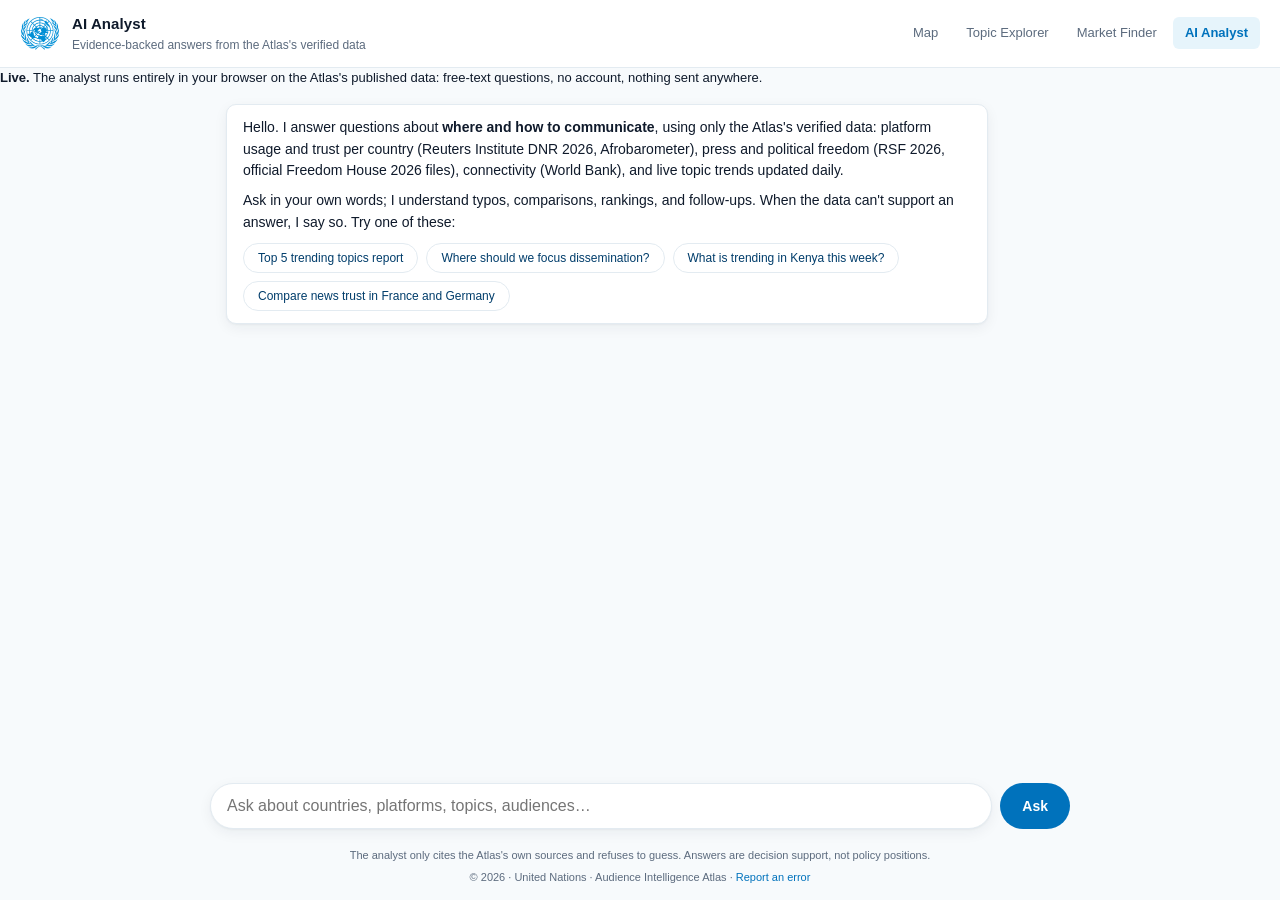
==== ask.html @ e6793ce6 "design(atlas): unified design system across all four pages (assets/atlas.css) A full-site audit foun" ====
<!DOCTYPE html>
<html lang="en">
<head>
<meta charset="UTF-8">
<meta name="viewport" content="width=device-width, initial-scale=1.0">
<meta name="description" content="The Atlas's AI Analyst: evidence-backed answers about media landscapes, platforms, and trends in 195 countries, computed in your browser from verified, cited data.">
<title>AI Analyst · Audience Intelligence Atlas</title>
<link rel="stylesheet" href="assets/atlas.css">
<link rel="icon" href="data:image/svg+xml,<svg xmlns='http://www.w3.org/2000/svg' viewBox='0 0 100 100'><circle cx='50' cy='50' r='42' fill='%23009EDB'/><circle cx='50' cy='50' r='30' fill='none' stroke='white' stroke-width='5'/><path d='M20 50h60M50 20c12 10 12 50 0 60M50 20c-12 10-12 50 0 60' stroke='white' stroke-width='5' fill='none'/></svg>">
<style>
  html { -webkit-text-size-adjust: 100%; }
  body { font-family: -apple-system, BlinkMacSystemFont, "Segoe UI", Roboto, sans-serif;
         background: var(--bg); color: var(--ink); display: flex; flex-direction: column; min-height: 100vh; }

  .chat { flex: 1; max-width: 860px; margin: 0 auto; width: 100%; padding: 16px; display: flex;
          flex-direction: column; gap: 14px; }
  .msg { max-width: 92%; border-radius: var(--radius); padding: 12px 16px; font-size: 14px; line-height: 1.55; }
  .msg.user { align-self: flex-end; background: var(--un-blue-dark); color: #fff; }
  .msg.analyst { align-self: flex-start; background: var(--surface); border: 1px solid var(--border);
                 box-shadow: var(--shadow); width: 92%; }
  .msg.analyst .body p { margin: 0 0 8px; }
  .msg.analyst .body ul { margin: 0 0 8px 18px; }
  .msg.analyst .body li { margin-bottom: 3px; }
  .msg.analyst .body hr { border: 0; border-top: 1px solid var(--border-soft); margin: 12px 0; }
  /* consulting-brief section headings */
  .msg.analyst .body .sect-h {
    font-size: 12px; font-weight: 700; letter-spacing: 0.06em; text-transform: uppercase;
    color: var(--un-blue-ink); margin: 18px 0 8px; padding-bottom: 5px;
    border-bottom: 1px solid var(--border);
  }
  .msg.analyst .body .sect-h:first-child { margin-top: 4px; }
  .msg.analyst .body ul + .sect-h, .msg.analyst .body p + .sect-h { margin-top: 20px; }

  /* Footnote-style sources — always visible beneath each answer */
  .footnotes { margin-top: 10px; border-top: 1px solid var(--border-soft); padding-top: 7px; }
  .footnotes .fn-label { font-size: 11px; font-weight: 700; text-transform: uppercase;
    letter-spacing: 0.07em; color: var(--muted-2); }
  .footnotes ol { margin: 4px 0 0; padding-left: 18px; }
  .footnotes li { font-size: 12px; color: var(--muted); padding: 1.5px 0; }
  .footnotes li a { color: var(--un-blue-dark); text-decoration: none; }
  .footnotes li a:hover, .footnotes li a:focus-visible { text-decoration: underline; }
  .footnotes li .t { color: var(--ink); font-weight: 600; }
  .footnotes li .xtras a { font-size: 11px; color: var(--muted); margin-left: 6px; }

  .note { font-size: 11px; color: var(--muted-2); margin-top: 8px; }
  .thinking { color: var(--muted-2); font-size: 13px; align-self: flex-start; padding: 4px 2px; }
  .thinking span { animation: blink 1.2s infinite; } .thinking span:nth-child(2) { animation-delay: .2s; }
  .thinking span:nth-child(3) { animation-delay: .4s; }
  @keyframes blink { 0%,100% { opacity: .2; } 50% { opacity: 1; } }
  @media (prefers-reduced-motion: reduce) { .thinking span { animation: none; } }

  .suggest { display: flex; flex-wrap: wrap; gap: 8px; margin-top: 10px; }
  .chip { background: var(--surface); border: 1px solid var(--border); border-radius: var(--r-pill);
    font-size: 12px; padding: 7px 14px; cursor: pointer; color: var(--un-blue-ink);
    font-family: inherit; text-align: left; }
  .chip:hover, .chip:focus-visible { background: var(--accent-soft); border-color: var(--un-blue); }

  form.askbar { position: sticky; bottom: 0; background: linear-gradient(transparent, var(--bg) 30%);
    padding: 10px 16px 18px; }
  .askbar .inner { max-width: 860px; margin: 0 auto; display: flex; gap: 8px; }
  .askbar input { flex: 1; padding: 13px 16px; border: 1px solid var(--border); border-radius: var(--r-pill);
    font-size: 16px; background: var(--surface); box-shadow: var(--shadow); outline: none; min-width: 0; }
  .askbar input:focus { border-color: var(--un-blue); box-shadow: 0 0 0 3px var(--accent-soft); }
  .askbar button { border: 0; background: var(--un-blue-dark); color: #fff; font-weight: 600;
    border-radius: var(--r-pill); padding: 0 22px; font-size: 14px; cursor: pointer; font-family: inherit; }
  .askbar button:hover, .askbar button:focus-visible { background: var(--un-blue-ink); }
  .askbar button:disabled { background: var(--muted-2); cursor: default; }
  .reasoning { margin-top: 10px; border-top: 1px solid var(--border-soft); padding-top: 8px; }
  .reasoning summary { cursor: pointer; font-size: 12px; color: var(--muted-2);
    list-style: none; display: inline-flex; align-items: center; gap: 5px; }
  .reasoning summary::-webkit-details-marker { display: none; }
  .reasoning summary::before { content: "▸"; font-size: 11px; }
  .reasoning[open] summary::before { content: "▾"; }
  .reasoning summary:hover { color: var(--un-blue-dark); }
  .reasoning ol { margin: 8px 0 0; padding-left: 20px; font-size: 12px; color: var(--muted);
    line-height: 1.6; }
  .reasoning li { margin-bottom: 4px; }
  .answer-tools { display: flex; gap: 8px; margin-top: 8px; }
  /* An author `display` declaration beats the browser's own [hidden] rule, so
     hiding the toolbar on status notices needs saying here too — otherwise the
     Copy/Print buttons appear on error messages that have nothing to share. */
  .answer-tools[hidden] { display: none; }
  .answer-tools .tool { border: 1px solid var(--border); background: #fff; color: var(--muted);
    font: inherit; font-size: 12px; padding: 3px 10px; border-radius: var(--r-pill); cursor: pointer; }
  .answer-tools .tool:hover { color: var(--un-blue-dark); border-color: var(--un-blue); }

  /* Print: one clean, cited page. Only the chosen answer (.print-target)
     is printed — chrome, input, chips and other messages are dropped. */
  /* Print: page chrome and controls are dropped, answers keep their sources.
     The per-answer "Print" button narrows the output to ONE answer by putting
     .printing-one on <body>; without it — someone pressing Ctrl/Cmd+P, which
     is the natural instinct — the whole conversation prints. Scoping the
     hide-others rule under .printing-one is what stops a plain Ctrl+P from
     producing a blank page. */
  @media print {
    header.site, form#askform, #suggestions, #mode-banner, .footer-note,
    .answer-tools, .suggest, .msg.user, .thinking { display: none !important; }
    /* a printed brief should carry the reasoning, whether or not it was expanded */
    .reasoning[open] > *:not(summary), .reasoning > *:not(summary) { display: block !important; }
    .reasoning summary { font-weight: 600; }
    body { background: #fff; }
    #chat .msg.analyst { border: none; box-shadow: none; max-width: 100%; padding: 0;
      break-inside: avoid; margin-bottom: 18px; }
    body.printing-one #chat .msg.analyst { display: none; }
    body.printing-one #chat .msg.analyst.print-target { display: block; }
    #chat .msg.analyst::before {
      content: "Audience Intelligence Atlas · United Nations · generated answer, sources below";
      display: block; font-size: 11px; color: #555; border-bottom: 1px solid #ccc;
      padding-bottom: 6px; margin-bottom: 12px; }
    a { color: #000; text-decoration: none; }
    .footnotes a::after { content: " (" attr(href) ")"; font-size: 11px; color: #555; }
  }
  .footer-note { text-align: center; font-size: 11px; color: var(--muted-2); padding: 0 16px 14px; }
  /* the answer shown when something goes wrong tells the reader to use
     "Report an error" — the link has to exist on this page for that to work */
  .footer-legal { margin-top: 5px; }
  .footer-legal a { color: var(--un-blue-dark); text-decoration: none; }
  .footer-legal a:hover, .footer-legal a:focus-visible { text-decoration: underline; }

  .visually-hidden { position: absolute; width: 1px; height: 1px; margin: -1px; padding: 0;
    overflow: hidden; clip: rect(0 0 0 0); white-space: nowrap; border: 0; }
  table { border-collapse: collapse; margin: 6px 0; font-size: 13px; }
  th, td { border: 1px solid var(--border); padding: 5px 10px; text-align: left; }
  th { background: var(--bg); }
  .tablewrap { overflow-x: auto; }
</style>
</head>
<body>

<a class="skip-link" href="#chat">Skip to the conversation</a>
<header class="site">
  <div class="brand">
    <a href="index.html" aria-label="United Nations emblem, back to the map" style="display:block; line-height:0;">
      <img class="logo" src="assets/un_emblem.png" alt="United Nations emblem" width="40" height="33">
    </a>
    <div>
      <div class="title">AI Analyst</div>
      <div class="subtitle">Evidence-backed answers from the Atlas's verified data</div>
    </div>
  </div>
  <nav aria-label="Atlas pages">
    <a href="index.html">Map</a>
    <a href="topics.html">Topic Explorer</a>
    <a href="finder.html">Market Finder</a>
    <a href="ask.html" aria-current="page">AI Analyst</a>
  </nav>
</header>

<div id="mode-banner" class="banner" hidden></div>

<main class="chat" id="chat" aria-live="polite">
  <div class="msg analyst">
    <div class="body">
      <p>Hello. I answer questions about <b>where and how to communicate</b>, using only the Atlas's verified data: platform usage and trust per country (Reuters Institute DNR 2026, Afrobarometer), press and political freedom (RSF 2026, official Freedom House 2026 files), connectivity (World Bank), and live topic trends updated daily.</p>
      <p>Ask in your own words; I understand typos, comparisons, rankings, and follow-ups. When the data can't support an answer, I say so. Try one of these:</p>
    </div>
    <div class="suggest" id="suggestions" role="group" aria-label="Example questions"></div>
  </div>
</main>

<form class="askbar" id="askform">
  <div class="inner">
    <label for="q" class="visually-hidden">Ask the analyst a question</label>
    <input id="q" type="text" maxlength="600" placeholder="Ask about countries, platforms, topics, audiences…" autocomplete="off">
    <button id="send" type="submit">Ask</button>
  </div>
</form>
<footer class="footer-note">The analyst only cites the Atlas's own sources and refuses to guess. Answers are decision support, not policy positions.
  <span id="qlog-ui" hidden> · Questions are remembered <em>only in this browser</em> (never uploaded) so coverage gaps can be reviewed:
    <a href="#" id="qlog-download" title="Download every question asked in this browser as a CSV (opens in Excel): timestamp, question, and whether the analyst answered, asked to clarify, or missed">download log (<span id="qlog-count">0</span>)</a> ·
    <a href="#" id="qlog-clear" title="Erase the local question log">clear</a>
  </span>
  <div class="footer-legal">© 2026 · United Nations · Audience Intelligence Atlas ·
    <a href="https://github.com/Shakcoder/UN-Media-Consumption-Map-/issues/new" target="_blank" rel="noopener">Report an error</a></div>
</footer>

<script type="module">
import { initEngine, answerQuestion } from "./ask-engine.js";

/* =========================================================================
   EXPERIMENTAL, OFF BY DEFAULT — the page is fully functional without it.
   worker/analyst-worker.js is an unfinished Cloudflare prose-polish layer.
   It is switched off in its own code (WORKER_ENABLED = false) and refuses
   every request, so leaving this URL empty is the supported configuration.
   Do not paste a URL here without reading worker/DEPLOY_GUIDE.md first: the
   Worker rewrites answers with a language model, and only the browser engine
   below is covered by the eval suites that guarantee the Atlas's citations.
   ========================================================================= */
const WORKER_URL = "";

const chat = document.getElementById("chat");
const form = document.getElementById("askform");
const input = document.getElementById("q");
const send = document.getElementById("send");
const banner = document.getElementById("mode-banner");

/* Starter-question chips. NOTE: this constant was accidentally deleted on
 * 2026-08-06 along with the (adjacent, unrelated) Google-Analytics block —
 * the reference at the suggestions loop then threw at module top level and
 * took the whole page down: no chips, and a submit handler that never bound.
 * The eval suites did not catch it because they import ask-engine.js
 * directly and never execute this page. If you remove a block here, run the
 * page itself once in a browser before shipping. */
const STARTERS = [
  "Top 5 trending topics report",
  "Where should we focus dissemination?",
  "What is trending in Kenya this week?",
  "Compare news trust in France and Germany",
];

/* ---------- Engine boot ---------- */
let engineReady = false, engineError = null;
initEngine().then(() => { engineReady = true; })
  .catch(e => { engineError = e; console.error("Engine failed to load:", e); });

banner.hidden = false;
banner.className = "banner live";
banner.innerHTML = "<b>Live.</b> The analyst runs entirely in your browser on the Atlas's published data: free-text questions, no account, nothing sent anywhere." +
  (WORKER_URL ? " An experimental AI prose layer is configured; every figure still comes from the same verified data." : "");

const sugg = document.getElementById("suggestions");
for (const s of STARTERS) {
  const b = document.createElement("button");
  b.type = "button"; b.className = "chip"; b.textContent = s;
  b.addEventListener("click", () => { input.value = s; form.requestSubmit(); });
  sugg.appendChild(b);
}

/* ---------- Minimal, safe markdown rendering ---------- */
function mdLite(s) {
  s = s.replace(/&/g, "&amp;").replace(/</g, "&lt;").replace(/>/g, "&gt;");
  s = s.replace(/\*\*(.+?)\*\*/g, "<b>$1</b>");
  s = s.replace(/(^|[^*])\*([^*\n]+)\*(?!\*)/g, "$1<i>$2</i>");
  s = s.replace(/\[E(\d+)\]/g, "");           // strip any stray legacy tags

  const lines = s.split("\n");
  let html = "", inUl = false, tableBuf = [];
  const flushTable = () => {
    if (!tableBuf.length) return;
    const rows = tableBuf.filter(r => !/^\|[\s\-|]+\|$/.test(r));
    html += '<div class="tablewrap"><table>' +
      rows.map((r, i) => "<tr>" + r.split("|").slice(1, -1).map(c =>
        `<${i === 0 ? "th" : "td"}>${c.trim()}</${i === 0 ? "th" : "td"}>`
      ).join("") + "</tr>").join("") + "</table></div>";
    tableBuf = [];
  };
  for (const ln of lines) {
    if (/^\|.*\|$/.test(ln.trim())) { tableBuf.push(ln.trim()); continue; }
    flushTable();
    if (/^---+$/.test(ln.trim())) { if (inUl) { html += "</ul>"; inUl = false; } html += "<hr>"; continue; }
    // section headings (### / ##) — the consulting briefs are built from these
    const h = ln.match(/^(#{2,4})\s+(.*)$/);
    if (h) {
      if (inUl) { html += "</ul>"; inUl = false; }
      const lvl = Math.min(h[1].length + 1, 5);
      html += `<h${lvl} class="sect-h">${h[2]}</h${lvl}>`;
      continue;
    }
    if (/^\s*[-•] /.test(ln)) {
      if (!inUl) { html += "<ul>"; inUl = true; }
      html += "<li>" + ln.replace(/^\s*[-•] /, "") + "</li>";
    } else {
      if (inUl) { html += "</ul>"; inUl = false; }
      if (ln.trim()) html += "<p>" + ln + "</p>";
    }
  }
  if (inUl) html += "</ul>";
  flushTable();
  return html;
}

/* ---------- Message rendering ---------- */
function addUser(text) {
  const el = document.createElement("div");
  el.className = "msg user"; el.textContent = text;
  chat.appendChild(el); el.scrollIntoView({ behavior: "smooth" });
}

function sourcesBlock(evidence) {
  // Footnote style: always visible, compact, one numbered line per source —
  // name is the clickable link; methodology detail lives in the hover
  // tooltip (title attribute) instead of cluttering the answer.
  if (!evidence || !evidence.length) return "";
  const items = evidence.map((e, i) => {
    const first = (e.links || [])[0];
    const name = first
      ? `<a href="${escapeAttr(first.url)}" target="_blank" rel="noopener" title="${escapeAttr(e.detail || "")}">${escapeHtml(e.title)} ↗</a>`
      : `<span class="t" title="${escapeAttr(e.detail || "")}">${escapeHtml(e.title)}</span>`;
    const extra = (e.links || []).slice(1).map(l =>
      `<a class="xtra" href="${escapeAttr(l.url)}" target="_blank" rel="noopener">${escapeHtml(l.label)} ↗</a>`).join(" ");
    return `<li>${name}${extra ? ` <span class="xtras">${extra}</span>` : ""}</li>`;
  }).join("");
  return `<div class="footnotes"><span class="fn-label">Sources</span><ol>${items}</ol></div>`;
}

const escapeHtml = (s) => String(s).replace(/&/g, "&amp;").replace(/</g, "&lt;").replace(/>/g, "&gt;");
const escapeAttr = (s) => escapeHtml(s).replace(/"/g, "&quot;");

/* The engine reports the decisions it actually made — which words it
   recognised, which route it took, what it drew on. Collapsed by default: it
   is there for the reader who wonders "why did it answer THAT", and for
   anyone who needs to show the tool is not a black box. */
function reasoningBlock(reasoning) {
  if (!reasoning || !reasoning.length) return "";
  const items = reasoning.map(r => `<li>${mdLite(r)}</li>`).join("");
  return `<details class="reasoning"><summary>How I got this</summary><ol>${items}</ol></details>`;
}

function addAnalyst(answer, evidence, note, followups, forQuestion, reasoning) {
  const el = document.createElement("div");
  el.className = "msg analyst";
  let html = `<div class="body">${mdLite(answer)}</div>`;
  html += reasoningBlock(reasoning);
  html += sourcesBlock(evidence);
  // Escape-then-format like the body above: every caller today passes "" or a
  // hardcoded literal, but this sink must stay safe if a data-derived note is
  // ever passed (defense-in-depth, security review 2026-07-29).
  if (note) html += `<div class="note">${mdLite(note)}</div>`;
  el.innerHTML = html;
  if (followups && followups.length) {
    const wrap = document.createElement("div");
    wrap.className = "suggest";
    wrap.setAttribute("role", "group");
    wrap.setAttribute("aria-label", "Suggested follow-up questions");
    for (const f of followups) {
      const b = document.createElement("button");
      b.type = "button"; b.className = "chip"; b.textContent = f;
      b.addEventListener("click", () => { input.value = f; form.requestSubmit(); });
      wrap.appendChild(b);
    }
    el.appendChild(wrap);
  }
  const tools = document.createElement("div");
  tools.className = "answer-tools";
  if (!forQuestion) tools.hidden = true;   // status notices have nothing to share
  const copy = document.createElement("button");
  copy.type = "button"; copy.className = "tool"; copy.textContent = "Copy link";
  copy.title = "Copy a link that re-asks this question; the recipient's browser computes the same answer from the same published data";
  // The link is built from THIS answer's own question, captured when the
  // answer was created. Reading the address bar instead would hand out a link
  // to whatever was asked most recently — so copying from an earlier answer in
  // a conversation would silently share a different question.
  const linkFor = (() => {
    try {
      const u = new URL(window.location.href);
      u.searchParams.set("q", forQuestion || "");
      return u.origin + u.pathname + "?" + u.searchParams.toString();
    } catch (e) { return window.location.href; }
  })();
  let resetLabel;
  copy.addEventListener("click", async () => {
    try {
      await navigator.clipboard.writeText(linkFor);
      copy.textContent = "Link copied ✓";
    } catch (e) {
      // clipboard can be blocked (permissions, insecure origin) — say so
      copy.textContent = "Copy from the address bar";
    }
    clearTimeout(resetLabel);            // a second click must not be reset early
    resetLabel = setTimeout(() => { copy.textContent = "Copy link"; }, 2500);
  });
  const prt = document.createElement("button");
  prt.type = "button"; prt.className = "tool"; prt.textContent = "Print / save PDF";
  prt.title = "Prints this answer with its sources as a clean one-pager";
  prt.addEventListener("click", () => {
    // Narrow the printout to THIS answer, then put the page back exactly as it
    // was — leaving the marker behind would silently narrow a later Ctrl+P to
    // an answer the reader had scrolled past.
    document.querySelectorAll(".msg.print-target").forEach(m => m.classList.remove("print-target"));
    el.classList.add("print-target");
    document.body.classList.add("printing-one");
    const restore = () => {
      document.body.classList.remove("printing-one");
      el.classList.remove("print-target");
      window.removeEventListener("afterprint", restore);
    };
    window.addEventListener("afterprint", restore);
    window.print();
    // Safari never fires afterprint; clean up on the next tick as well, which
    // is harmless where afterprint does fire (the listener is removed once).
    setTimeout(restore, 1000);
  });
  tools.append(copy, prt);
  el.appendChild(tools);
  chat.appendChild(el);
  el.scrollIntoView({ behavior: "smooth", block: "start" });
}

function addClarify(clarify) {
  const el = document.createElement("div");
  el.className = "msg analyst";
  el.innerHTML = `<div class="body"><p>${escapeHtml(clarify.question)}</p></div>`;
  const wrap = document.createElement("div");
  wrap.className = "suggest";
  wrap.setAttribute("role", "group");
  wrap.setAttribute("aria-label", "Suggested ways to continue");
  for (const o of clarify.options || []) {
    const b = document.createElement("button");
    b.type = "button"; b.className = "chip"; b.textContent = o;
    b.addEventListener("click", () => { input.value = o; form.requestSubmit(); });
    wrap.appendChild(b);
  }
  el.appendChild(wrap);
  chat.appendChild(el);
  el.scrollIntoView({ behavior: "smooth", block: "start" });
}

function addThinking() {
  const el = document.createElement("div");
  el.className = "thinking"; el.id = "thinking";
  el.setAttribute("aria-hidden", "true");
  el.innerHTML = "Consulting the Atlas<span>.</span><span>.</span><span>.</span>";
  chat.appendChild(el); el.scrollIntoView({ behavior: "smooth" });
}
function removeThinking() { const el = document.getElementById("thinking"); if (el) el.remove(); }

/* ---------- Ask flow: local engine first, worker as optional upgrade ---------- */
async function askLocal(question) {
  if (!engineReady) {
    // data still loading — wait briefly, then either answer or explain
    for (let i = 0; i < 40 && !engineReady && !engineError; i++) await new Promise(r => setTimeout(r, 250));
  }
  if (engineError) {
    addAnalyst("I couldn't load the Atlas's data files (" + escapeHtml(engineError.message) + "). If you're opening this page directly from a file, use the published site instead; the data loads from the same address as the page.", [], "", []);
    return;
  }
  if (!engineReady) {
    addAnalyst("The Atlas's data is still loading (slow connection). Please try again in a few seconds.", [], "", []);
    return;
  }
  const r = answerQuestion(question);
  logQuestion(question, r.clarify ? "clarify"
    : /couldn't match that to the Atlas/.test(r.answer || "") ? "no-match" : "answered");
  if (r.clarify) { addClarify(r.clarify); return; }
  addAnalyst(r.answer, r.evidence, "", r.followups, question, r.reasoning);
}

/* ---------- Local question log (improvement loop, 2026-07-23) ----------
 * Every question is recorded ONLY in this browser's localStorage — nothing
 * is uploaded, so the page's privacy promise stays intact. The download
 * button exports a CSV (Excel-ready) so recurring misses can be reviewed
 * and turned into new analyst capabilities or documented gaps. */
const QLOG_KEY = "atlas_question_log_v1";
function qlogRead() {
  try { return JSON.parse(localStorage.getItem(QLOG_KEY) || "[]"); } catch (e) { return []; }
}
function logQuestion(question, outcome) {
  try {
    const log = qlogRead();
    log.push({ t: new Date().toISOString(), q: question, outcome });
    while (log.length > 1000) log.shift();          // cap: newest 1,000
    localStorage.setItem(QLOG_KEY, JSON.stringify(log));
    qlogRefresh();
  } catch (e) { /* storage blocked (private browsing) — log silently off */ }
}
function qlogRefresh() {
  const ui = document.getElementById("qlog-ui");
  const n = qlogRead().length;
  if (ui) { ui.hidden = n === 0; const c = document.getElementById("qlog-count"); if (c) c.textContent = n; }
}
/* Excel and LibreOffice treat a cell that begins with = + - @ (or a tab or
   carriage return) as a formula to run, even when the cell is quoted. A
   question typed as =HYPERLINK("http://…") would therefore execute when the log is
   opened for review. A leading apostrophe forces the cell to be plain text and
   is not displayed by the spreadsheet, so the question still reads normally. */
const csvCell = (v) => {
  const s = String(v);
  return '"' + (/^[=+\-@\t\r]/.test(s) ? "'" + s : s).replace(/"/g, '""') + '"';
};
document.getElementById("qlog-download").addEventListener("click", (e) => {
  e.preventDefault();
  const rows = [["timestamp", "question", "outcome"]]
    .concat(qlogRead().map(r => [r.t, r.q, r.outcome]));
  const csv = "﻿" + rows.map(r =>
    r.map(csvCell).join(",")).join("\r\n");
  const a = document.createElement("a");
  a.href = URL.createObjectURL(new Blob([csv], { type: "text/csv;charset=utf-8" }));
  a.download = "atlas-question-log-" + new Date().toISOString().slice(0, 10) + ".csv";
  a.click();
  URL.revokeObjectURL(a.href);
});
document.getElementById("qlog-clear").addEventListener("click", (e) => {
  e.preventDefault();
  try { localStorage.removeItem(QLOG_KEY); } catch (err) {}
  qlogRefresh();
});
qlogRefresh();

async function askWorker(question) {
  const ctrl = new AbortController();
  const timer = setTimeout(() => ctrl.abort(), 45000);
  try {
    const resp = await fetch(WORKER_URL, {
      method: "POST",
      headers: { "content-type": "application/json" },
      body: JSON.stringify({ question }),
      signal: ctrl.signal,
    });
    clearTimeout(timer);
    const data = await resp.json();
    if (data.error) throw new Error(data.error);
    const note = data.engine === "workers-ai" ? "Written by the Atlas's free AI engine strictly from the cited Atlas data."
      : data.engine === "claude" ? "Written by Claude strictly from the cited Atlas data." : "";
    addAnalyst(data.answer, data.evidence || [], note, [], question);
    logQuestion(question, "answered-worker");
    return true;
  } catch (e) {
    clearTimeout(timer);
    // Falling back to the browser engine is the correct, invisible outcome for
    // a reader — but a maintainer debugging a configured Worker needs to know
    // WHY it declined (it refuses outright while disabled, and rejects its own
    // output when a figure is not in the evidence pack). Console only: the
    // answer the reader gets is the same either way.
    console.info("[atlas] worker declined, using the browser engine:", e && e.message);
    return false;
  }
}

let busy = false;   // suggestion chips call form.requestSubmit() directly and
                    // would otherwise interleave answers with a click-spam
async function ask(question) {
  if (busy) return;
  busy = true;
  reflectQuestionInUrl(question);
  addUser(question);
  input.value = ""; send.disabled = true;
  addThinking();
  try {
    if (WORKER_URL) {
      const ok = await askWorker(question);
      if (!ok) await askLocal(question);
    } else {
      await new Promise(r => setTimeout(r, 250));   // brief beat so the flow reads naturally
      await askLocal(question);
    }
  } catch (e) {
    // never leave the user with silence — surface the problem in the chat
    console.error("Analyst error:", e);
    addAnalyst("Something went wrong while answering (" + e.message + "). Please try rephrasing the question. If this keeps happening, use \"Report an error\" at the bottom of this page.", [], "", []);
  } finally {
    removeThinking();
    send.disabled = false;
    busy = false;
    input.focus();
  }
}

form.addEventListener("submit", (e) => {
  e.preventDefault();
  const q = input.value.trim();
  if (!q) return;
  if (busy) {
    // Chips call requestSubmit() directly, so they bypass the disabled Ask
    // button: clicking two in a row used to drop the second question without
    // a word, leaving it in the box looking as though it had been sent.
    send.textContent = "One at a time";
    setTimeout(() => { send.textContent = "Ask"; }, 1600);
    return;
  }
  ask(q);
});

/* ---------- Shareable answers ----------
 * The address bar always holds a link to the current question: asking
 * anything writes ?q= into the URL (replaceState — no history spam), and
 * opening a link with ?q= asks it automatically once the engine is ready.
 * Nothing is sent anywhere — the link just tells the recipient's browser
 * which question to compute for itself, on the same published data.
 */
function reflectQuestionInUrl(q) {
  try {
    const u = new URL(window.location.href);
    u.searchParams.set("q", q);
    history.replaceState(null, "", u.pathname + "?" + u.searchParams.toString());
  } catch (e) { /* URL updates are a convenience, never load-bearing */ }
}

async function runSharedQuestion() {
  let q;
  try { q = new URLSearchParams(window.location.search).get("q"); } catch (e) { return; }
  if (!q) return;
  q = q.trim();
  if (!q) return;
  // Shared links open cold, so wait for the engine rather than racing it.
  for (let i = 0; i < 100 && !engineReady && !engineError; i++)
    await new Promise(r => setTimeout(r, 100));
  input.value = q;
  if (engineReady) { form.requestSubmit(); return; }
  // Someone followed a link and the data would not load. Doing nothing leaves
  // them staring at an empty page with no idea a question was even asked —
  // put the question in the box and say what happened, so they can retry.
  addUser(q);
  addAnalyst(engineError
    ? "I couldn't load the Atlas's data files (" + engineError.message + "), so this shared question hasn't been answered. It's in the box below; press Ask to try again."
    : "The Atlas's data is still loading (slow connection), so this shared question hasn't been answered yet. It's in the box below; press Ask to try again.",
    [], "", []);
}
runSharedQuestion();
</script>
</body>
</html>
---- assets/atlas.css ----
/* ==========================================================================
   Atlas design system (2026-08-17)
   One source of truth for tokens and the components every page shares.
   Pages load this FIRST, then their own <style> for page-specific layout.
   Page styles may reference these tokens; they must not redefine them.

   The system, in brief:
   - Type scale (px): 11 micro-labels and captions, 12 secondary, 13 body,
     14 emphasized body and nav, 16 card titles, 18 panel titles,
     22 page titles, larger sizes reserved for headline statistics.
     Nothing below 11px: the smallest text on the site stays readable.
   - Spacing rides a 4px grid: 4, 8, 12, 16, 20, 24, 32.
   - Radii: --r-sm 6px small controls, --radius 10px cards, panels and
     buttons, --r-pill for chips, 50% for dots. No other values.
   - Shadows: --shadow for cards, --shadow-lg for overlays. No others.
   - Color: UN blue family for identity and links, AA-verified status
     colors, one ink, two muted grays. Color never carries meaning alone.
   ========================================================================== */

:root {
  --un-blue: #009EDB;
  --un-blue-dark: #0072BC;
  --un-blue-ink: #003D6B;
  --accent-soft: #E6F4FB;
  --ink: #0F1A2B;
  --muted: #5C6B7E;
  /* Secondary text. #64748B clears 4.5:1 on pure white but only 4.33:1 on
     the tinted card surfaces where it is actually used at 11px, so it
     failed WCAG AA there. #5C6B7E measures at least 5.1:1 on every surface
     on this site. */
  --muted-2: #5C6B7E;
  --bg: #F7FAFC;
  --surface: #FFFFFF;
  --border: #E3EBF1;
  --border-soft: #EEF3F7;
  /* AA-compliant status colors for text on light surfaces */
  --positive: #15803D;
  --warn: #B45309;
  --danger: #C81E1E;
  --shadow: 0 1px 2px rgba(15,26,43,0.04), 0 4px 14px rgba(15,26,43,0.06);
  --shadow-lg: 0 8px 32px rgba(15,26,43,0.12);
  --radius: 10px;
  --r-sm: 6px;
  --r-pill: 999px;
  --font: -apple-system, BlinkMacSystemFont, "Segoe UI", Inter, Roboto,
          "Helvetica Neue", Arial, "Noto Sans", "Noto Sans Arabic",
          "Noto Sans SC", sans-serif;
}

* { box-sizing: border-box; }

body {
  margin: 0;
  font-family: var(--font);
  font-size: 13px;
  line-height: 1.55;
  background: var(--bg);
  color: var(--ink);
}

:focus-visible { outline: 2px solid var(--un-blue); outline-offset: 2px; }

.skip-link {
  position: absolute; left: -9999px; top: 0;
  background: var(--un-blue-ink); color: #fff;
  padding: 8px 14px; z-index: 3000;
  border-radius: 0 0 var(--r-sm) 0; font-size: 13px;
}
.skip-link:focus { left: 0; }

/* --------------------------------------------------------------------------
   Site header and navigation, identical on every page.
   -------------------------------------------------------------------------- */
header.site {
  display: flex; align-items: center; justify-content: space-between;
  gap: 12px; padding: 12px 20px;
  background: var(--surface); border-bottom: 1px solid var(--border);
}
header.site .brand { display: flex; align-items: center; gap: 12px; }
header.site .logo { width: 40px; height: auto; display: block; flex-shrink: 0; }
header.site .title { font-weight: 600; font-size: 15px; letter-spacing: 0.1px; }
header.site .subtitle { font-size: 12px; color: var(--muted); margin-top: 1px; }
header.site .un {
  font-size: 11px; text-transform: uppercase; letter-spacing: 0.08em;
  font-weight: 600; color: var(--muted);
}
header.site h1.title { margin: 0; }
header.site .spacer { flex: 1; }
header.site nav { display: flex; gap: 4px; align-items: center; flex-wrap: wrap; }
header.site nav a, header.site nav button {
  padding: 6px 12px; font-size: 13px; color: var(--muted);
  text-decoration: none; border-radius: var(--r-sm); white-space: nowrap;
  background: none; border: 0; font-family: inherit; cursor: pointer;
}
header.site nav a:hover, header.site nav button:hover,
header.site nav a:focus-visible,
header.site nav button:focus-visible { background: var(--border-soft); color: var(--ink); }
header.site nav a[aria-current="page"] {
  color: var(--un-blue-dark); font-weight: 600; background: var(--accent-soft);
}

/* --------------------------------------------------------------------------
   Site footer, identical on every page.
   -------------------------------------------------------------------------- */
footer.site {
  border-top: 1px solid var(--border); color: var(--muted-2); font-size: 12px;
  padding: 14px 20px; display: flex; gap: 14px; flex-wrap: wrap;
  justify-content: space-between; background: var(--surface);
}
footer.site a { color: var(--un-blue-dark); text-decoration: none; }
footer.site a:hover, footer.site a:focus-visible { text-decoration: underline; }

/* --------------------------------------------------------------------------
   Shared primitives.
   -------------------------------------------------------------------------- */

/* Section heading: small caps over content blocks, used on every page */
.sect, h3.sect {
  font-size: 11px; font-weight: 700; letter-spacing: 0.8px;
  color: var(--muted-2); text-transform: uppercase; margin: 18px 0 8px;
}

/* Primary action button */
.btn-primary {
  background: var(--un-blue-dark); border: 0; color: #fff;
  font: inherit; font-weight: 600; padding: 10px 22px;
  border-radius: var(--r-pill); cursor: pointer;
}
.btn-primary:hover, .btn-primary:focus-visible { background: var(--un-blue); }
.btn-primary:disabled { opacity: 0.55; cursor: default; }

/* Quiet toolbar button */
.btn-quiet {
  border: 1px solid var(--border); background: var(--surface);
  color: var(--muted); font: inherit; font-size: 12px;
  padding: 5px 12px; border-radius: var(--r-pill); cursor: pointer;
}
.btn-quiet:hover, .btn-quiet:focus-visible {
  color: var(--un-blue-dark); border-color: var(--un-blue);
}

/* Momentum and status chips */
.badge {
  font-size: 10px; padding: 2px 7px; border-radius: var(--r-pill);
  font-weight: 600;
}
.badge.rising  { background: #E8F7EE; color: var(--positive); }
.badge.falling { background: #FDEBEA; color: var(--danger); }
.badge.steady  { background: var(--border-soft); color: var(--muted); }

/* Source and methodology block: identical treatment site-wide, so citations
   read as one quiet, consistent register and never dominate the page */
.sources {
  margin-top: 16px; border-top: 1px solid var(--border-soft);
  padding-top: 12px; font-size: 11px; color: var(--muted-2); line-height: 1.55;
}
.sources .fn-label {
  display: block; font-size: 11px; font-weight: 700; letter-spacing: 0.08em;
  text-transform: uppercase; margin-bottom: 6px;
}
.sources ol { margin: 0; padding-left: 18px; }
.sources li { margin-bottom: 4px; }
.sources a { color: var(--un-blue-dark); }

/* Data tables: one look everywhere */
table.data, .data-table {
  width: 100%; border-collapse: collapse; font-size: 12px;
}
table.data th, .data-table th {
  text-align: left; font-size: 11px; color: var(--muted-2);
  text-transform: uppercase; letter-spacing: 0.5px;
  padding: 6px 8px; border-bottom: 1px solid var(--border);
}
table.data td, .data-table td {
  padding: 6px 8px; border-bottom: 1px solid var(--border-soft);
}
table.data td.num, .data-table td.num {
  text-align: right; font-variant-numeric: tabular-nums;
}
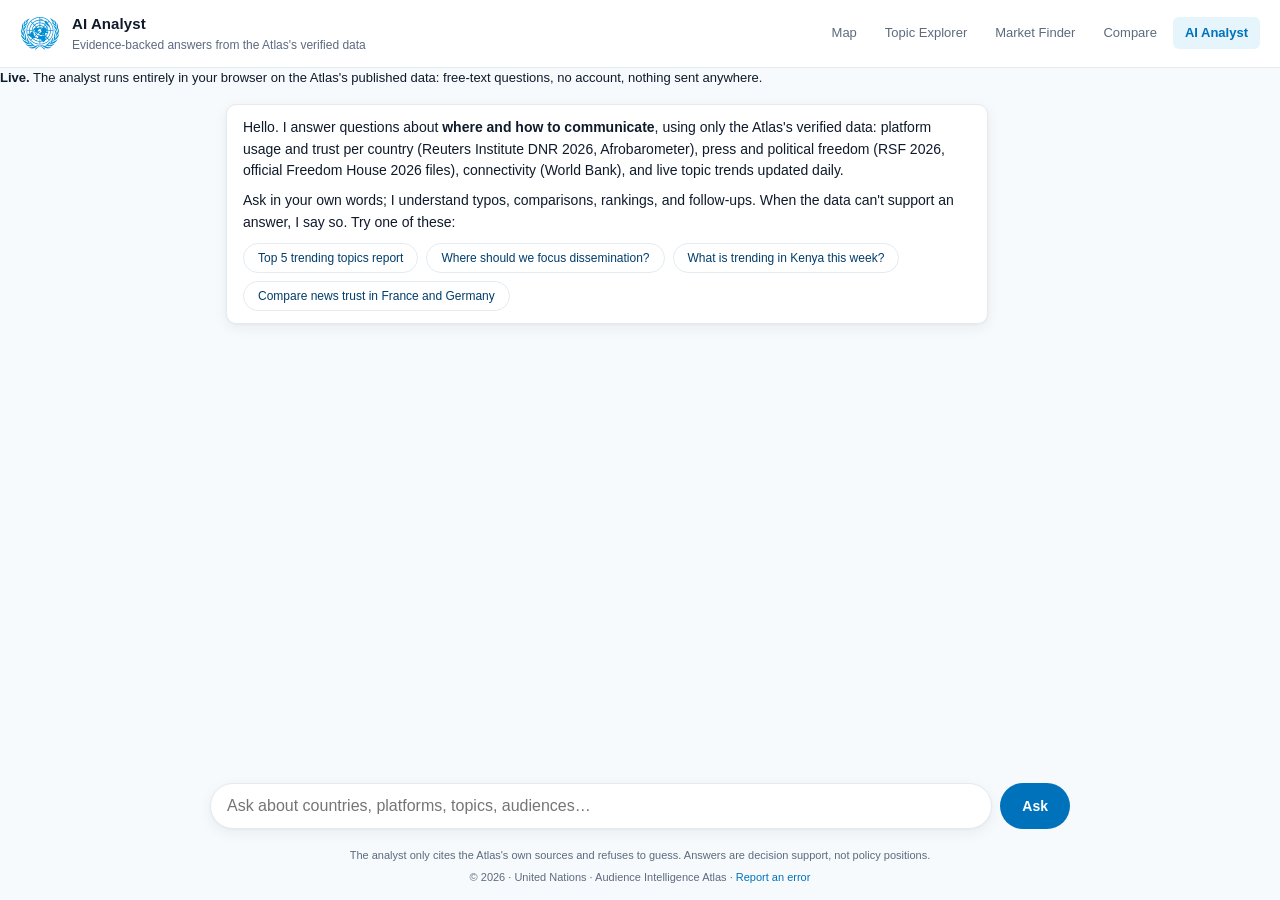
==== commit 2503d102: "feat(compare): country side-by-side comparison page - New compare.html: two countries' full profiles" ====
--- a/ask.html
+++ b/ask.html
@@ -142,6 +142,7 @@
     <a href="index.html">Map</a>
     <a href="topics.html">Topic Explorer</a>
     <a href="finder.html">Market Finder</a>
+    <a href="compare.html">Compare</a>
     <a href="ask.html" aria-current="page">AI Analyst</a>
   </nav>
 </header>
--- a/assets/atlas.css
+++ b/assets/atlas.css
@@ -37,6 +37,12 @@
   --positive: #15803D;
   --warn: #B45309;
   --danger: #C81E1E;
+  /* Chart series colors for multi-line comparisons (Topic Explorer).
+     Line 1 is UN blue; these two are overlay lines only, always paired
+     with a dash pattern so color is never the only cue. Both clear the
+     3:1 graphics-contrast bar on white and on --bg. */
+  --series-2: #7C3AED;
+  --series-3: #0D9488;
   --shadow: 0 1px 2px rgba(15,26,43,0.04), 0 4px 14px rgba(15,26,43,0.06);
   --shadow-lg: 0 8px 32px rgba(15,26,43,0.12);
   --radius: 10px;
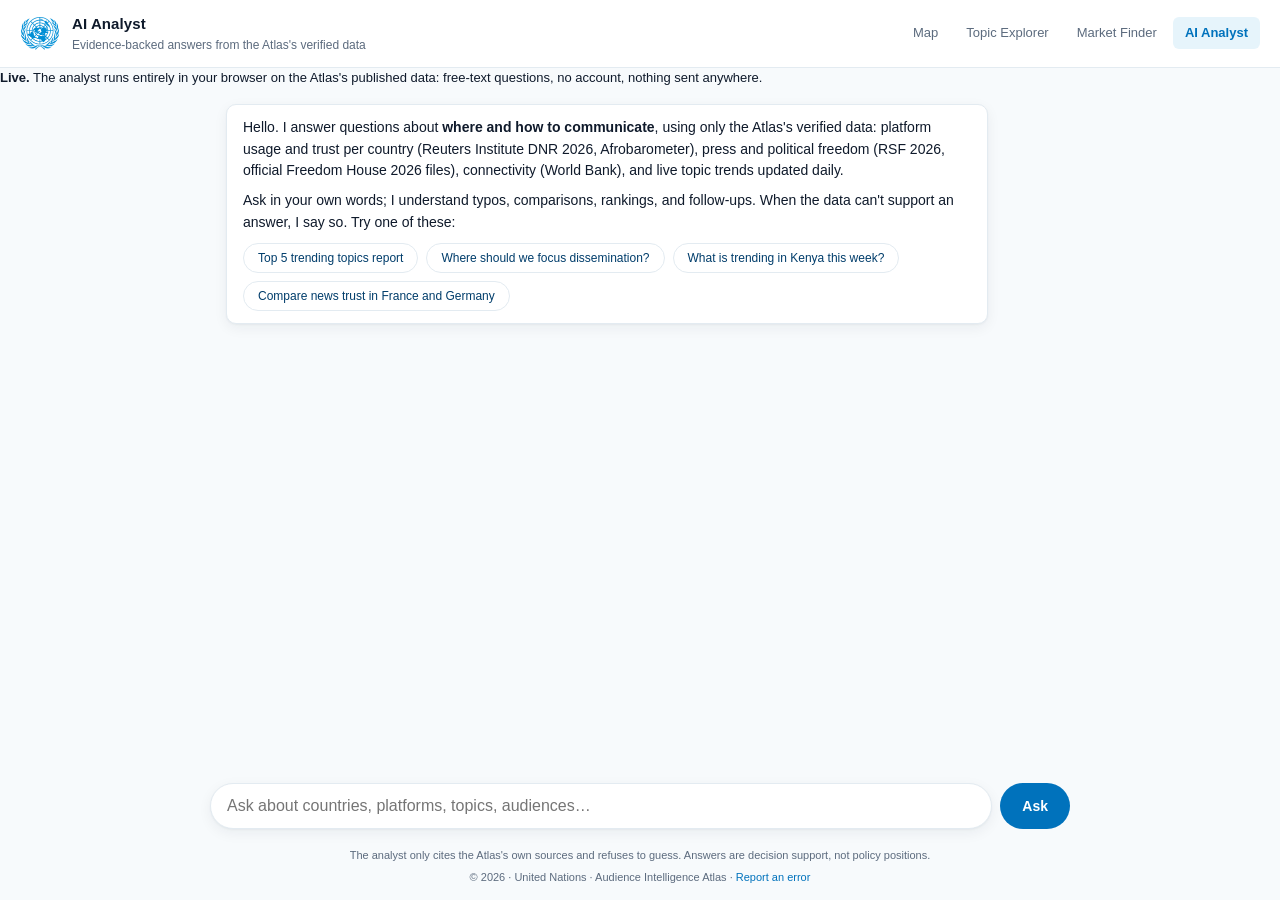
==== commit 99a8d602: "feat(analyst): grammar/typo/negation robustness + live reasoning replay Round 2 of phrasing hardenin" ====
--- a/ask.html
+++ b/ask.html
@@ -47,7 +47,13 @@
   .thinking span { animation: blink 1.2s infinite; } .thinking span:nth-child(2) { animation-delay: .2s; }
   .thinking span:nth-child(3) { animation-delay: .4s; }
   @keyframes blink { 0%,100% { opacity: .2; } 50% { opacity: 1; } }
-  @media (prefers-reduced-motion: reduce) { .thinking span { animation: none; } }
+  /* Live reasoning replay: the engine's own trace, one step at a time */
+  .think-step { animation: stepIn .3s ease; color: var(--muted-2); font-size: 12.5px;
+    line-height: 1.5; padding-left: 14px; position: relative; }
+  .think-step::before { content: "▸"; position: absolute; left: 0; font-size: 10px; top: 2px; }
+  .think-step.done::before { content: "✓"; color: var(--un-blue); }
+  @keyframes stepIn { from { opacity: 0; transform: translateY(3px); } to { opacity: 1; transform: none; } }
+  @media (prefers-reduced-motion: reduce) { .thinking span, .think-step { animation: none; } }
 
   .suggest { display: flex; flex-wrap: wrap; gap: 8px; margin-top: 10px; }
   .chip { background: var(--surface); border: 1px solid var(--border); border-radius: var(--r-pill);
@@ -142,7 +148,6 @@
     <a href="index.html">Map</a>
     <a href="topics.html">Topic Explorer</a>
     <a href="finder.html">Market Finder</a>
-    <a href="compare.html">Compare</a>
     <a href="ask.html" aria-current="page">AI Analyst</a>
   </nav>
 </header>
@@ -415,6 +420,41 @@
 }
 function removeThinking() { const el = document.getElementById("thinking"); if (el) el.remove(); }
 
+/* ---------- Live reasoning replay ----------
+ * Before an answer appears, its reasoning trace plays step by step in the
+ * thinking bubble. Nothing here is invented or padded: these are exactly
+ * the steps the engine recorded for THIS answer — the same ones kept under
+ * "How I got this" — replayed at reading pace so the analyst's work is
+ * visible rather than instant. Honesty rule: never animate steps that
+ * didn't happen, and never delay longer than it takes to show real ones.
+ * Reduced-motion readers get the answer immediately, as before. */
+const REDUCED_MOTION = window.matchMedia && window.matchMedia("(prefers-reduced-motion: reduce)").matches;
+function liveStepText(step) {
+  let plain = step.replace(/\*/g, "");
+  const swaps = [
+    [/^Read your question as/, "Reading your question"],
+    [/^Chose the (\w+) route/, "Choosing the $1 route"],
+    [/^Drew on/, "Gathering evidence"],
+    [/^Left out/, "Deciding what to leave out"],
+  ];
+  for (const [re, to] of swaps) { if (re.test(plain)) { plain = plain.replace(re, to); break; } }
+  return plain.length > 110 ? plain.slice(0, 107) + "…" : plain;
+}
+async function playThinking(reasoning) {
+  const el = document.getElementById("thinking");
+  if (!el || REDUCED_MOTION || !reasoning || !reasoning.length) return;
+  el.innerHTML = "";
+  for (const s of reasoning.slice(0, 4).map(liveStepText)) {
+    const row = document.createElement("div");
+    row.className = "think-step"; row.textContent = s;
+    el.appendChild(row);
+    el.scrollIntoView({ behavior: "smooth", block: "nearest" });
+    await new Promise(r => setTimeout(r, 600));
+    row.classList.add("done");
+  }
+  await new Promise(r => setTimeout(r, 200));
+}
+
 /* ---------- Ask flow: local engine first, worker as optional upgrade ---------- */
 async function askLocal(question) {
   if (!engineReady) {
@@ -433,6 +473,7 @@
   logQuestion(question, r.clarify ? "clarify"
     : /couldn't match that to the Atlas/.test(r.answer || "") ? "no-match" : "answered");
   if (r.clarify) { addClarify(r.clarify); return; }
+  await playThinking(r.reasoning);
   addAnalyst(r.answer, r.evidence, "", r.followups, question, r.reasoning);
 }
 
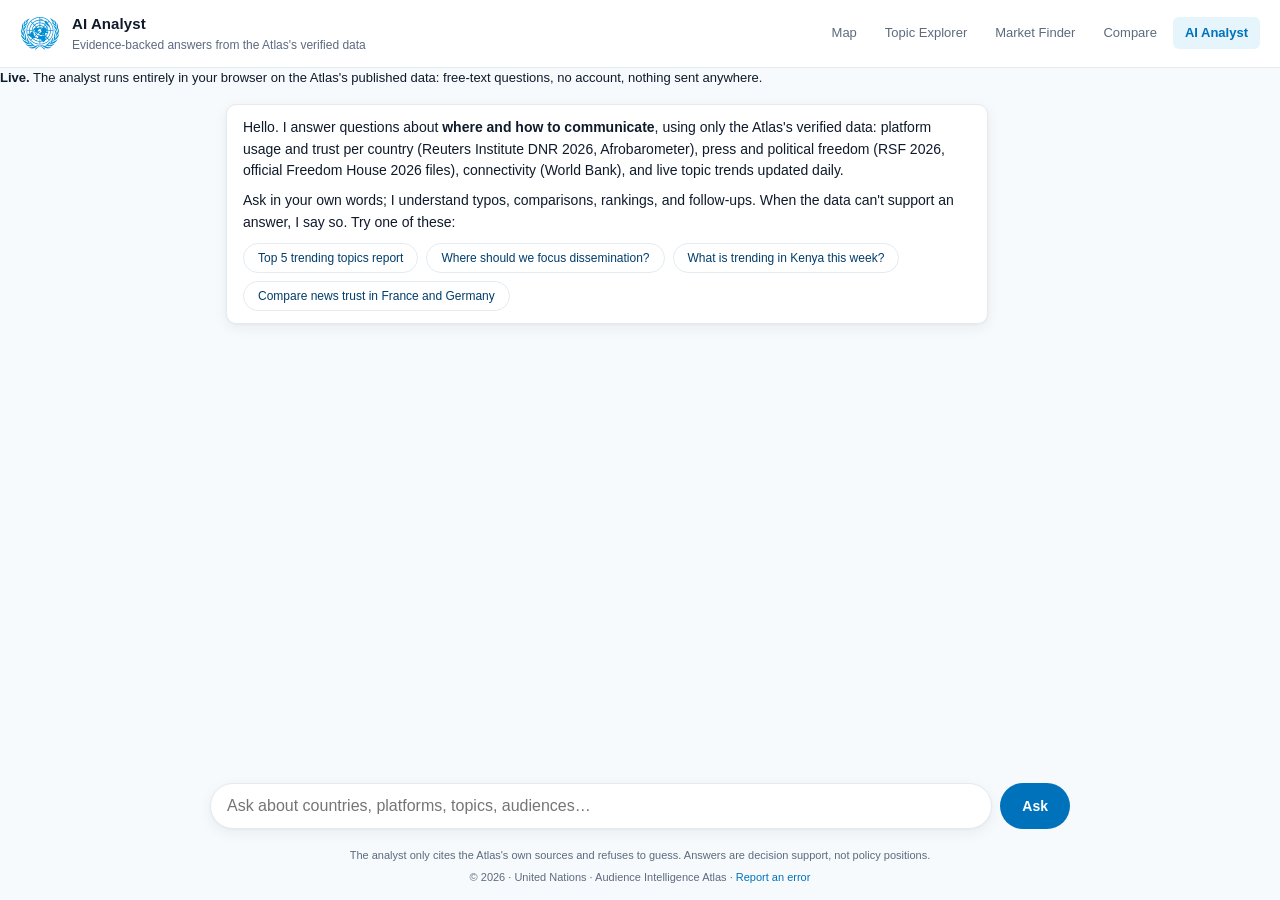
==== commit a37a936e: "Merge analyst robustness campaign: phrasing, reasoning replay, data search Eight commits from claude" ====
--- a/ask.html
+++ b/ask.html
@@ -52,6 +52,7 @@
     line-height: 1.5; padding-left: 14px; position: relative; }
   .think-step::before { content: "▸"; position: absolute; left: 0; font-size: 10px; top: 2px; }
   .think-step.done::before { content: "✓"; color: var(--un-blue); }
+  .think-step:not(.done)::after { content: "…"; animation: blink 1.2s infinite; }
   @keyframes stepIn { from { opacity: 0; transform: translateY(3px); } to { opacity: 1; transform: none; } }
   @media (prefers-reduced-motion: reduce) { .thinking span, .think-step { animation: none; } }
 
@@ -148,6 +149,7 @@
     <a href="index.html">Map</a>
     <a href="topics.html">Topic Explorer</a>
     <a href="finder.html">Market Finder</a>
+    <a href="compare.html">Compare</a>
     <a href="ask.html" aria-current="page">AI Analyst</a>
   </nav>
 </header>
@@ -417,8 +419,18 @@
   el.setAttribute("aria-hidden", "true");
   el.innerHTML = "Consulting the Atlas<span>.</span><span>.</span><span>.</span>";
   chat.appendChild(el); el.scrollIntoView({ behavior: "smooth" });
-}
-function removeThinking() { const el = document.getElementById("thinking"); if (el) el.remove(); }
+  // The replay is decorative (aria-hidden), so assistive tech must still
+  // hear that work is happening — one polite announcement, not step spam
+  const sr = document.createElement("div");
+  sr.id = "thinking-sr"; sr.setAttribute("role", "status");
+  sr.style.cssText = "position:absolute;width:1px;height:1px;overflow:hidden;clip:rect(0 0 0 0)";
+  sr.textContent = "Working on the answer";
+  chat.appendChild(sr);
+}
+function removeThinking() {
+  const el = document.getElementById("thinking"); if (el) el.remove();
+  const sr = document.getElementById("thinking-sr"); if (sr) sr.remove();
+}
 
 /* ---------- Live reasoning replay ----------
  * Before an answer appears, its reasoning trace plays step by step in the
@@ -433,26 +445,40 @@
   let plain = step.replace(/\*/g, "");
   const swaps = [
     [/^Read your question as/, "Reading your question"],
+    [/^Interpreted the wording/, "Interpreting the wording"],
     [/^Chose the (\w+) route/, "Choosing the $1 route"],
+    [/^Resolved the ordering/, "Resolving the ordering"],
     [/^Drew on/, "Gathering evidence"],
     [/^Left out/, "Deciding what to leave out"],
+    [/^Checked the honesty rules/, "Checking the honesty rules"],
   ];
   for (const [re, to] of swaps) { if (re.test(plain)) { plain = plain.replace(re, to); break; } }
-  return plain.length > 110 ? plain.slice(0, 107) + "…" : plain;
+  return plain.length > 130 ? plain.slice(0, 127) + "…" : plain;
 }
 async function playThinking(reasoning) {
   const el = document.getElementById("thinking");
-  if (!el || REDUCED_MOTION || !reasoning || !reasoning.length) return;
+  // A hidden tab throttles timers — the replay must NEVER hold a computed
+  // answer hostage for a viewer who isn't there. Same for the hard cap:
+  // if anything slows the timers, the answer wins over the animation.
+  if (!el || REDUCED_MOTION || document.hidden || !reasoning || !reasoning.length) return;
+  const deadline = performance.now() + 6500;
   el.innerHTML = "";
-  for (const s of reasoning.slice(0, 4).map(liveStepText)) {
+  const steps = reasoning.slice(0, 6).map(liveStepText);
+  let first = true;
+  for (const s of steps) {
     const row = document.createElement("div");
     row.className = "think-step"; row.textContent = s;
     el.appendChild(row);
     el.scrollIntoView({ behavior: "smooth", block: "nearest" });
-    await new Promise(r => setTimeout(r, 600));
+    if (document.hidden || performance.now() > deadline) { row.classList.add("done"); break; }
+    // reading pace: a beat to read each line, a touch longer for the
+    // meatier middle steps — all of it real work being replayed
+    await new Promise(r => setTimeout(r, first ? 550 : 850));
+    first = false;
     row.classList.add("done");
   }
-  await new Promise(r => setTimeout(r, 200));
+  if (!document.hidden && performance.now() < deadline)
+    await new Promise(r => setTimeout(r, 250));
 }
 
 /* ---------- Ask flow: local engine first, worker as optional upgrade ---------- */
